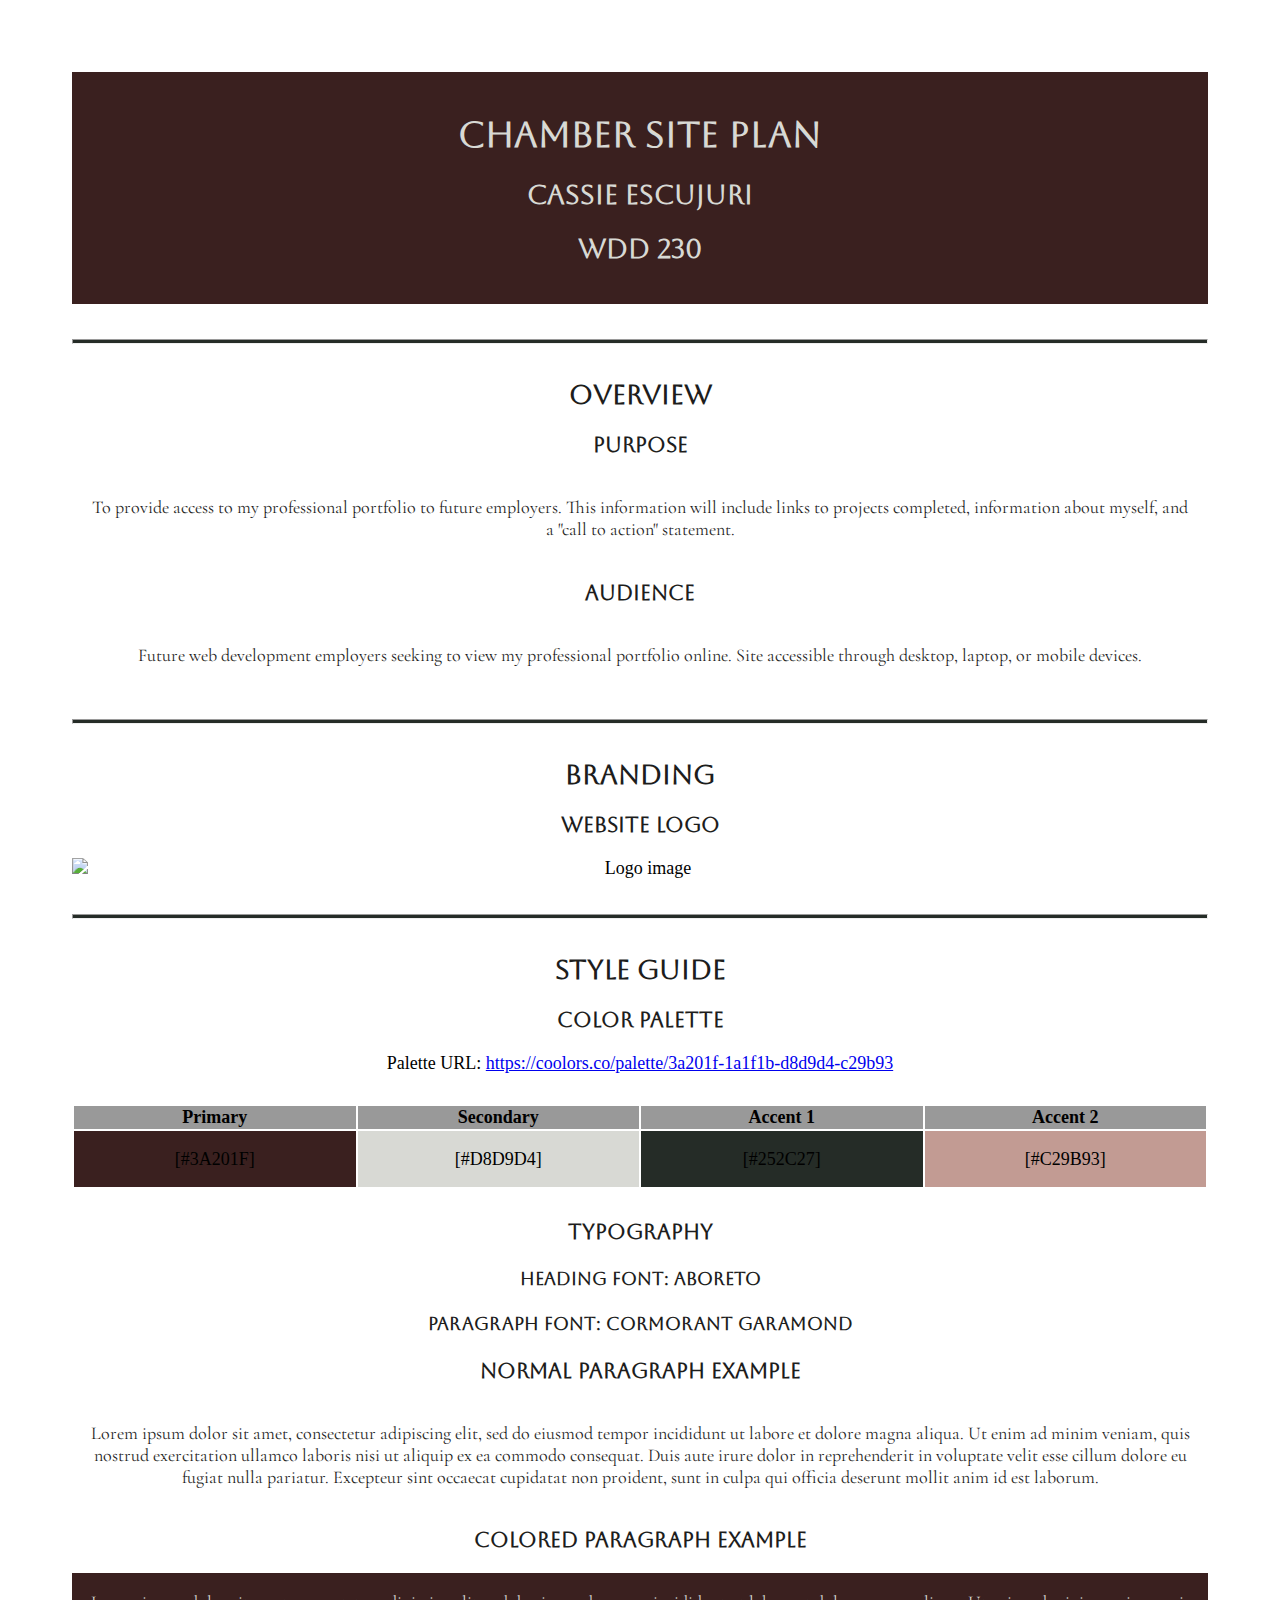
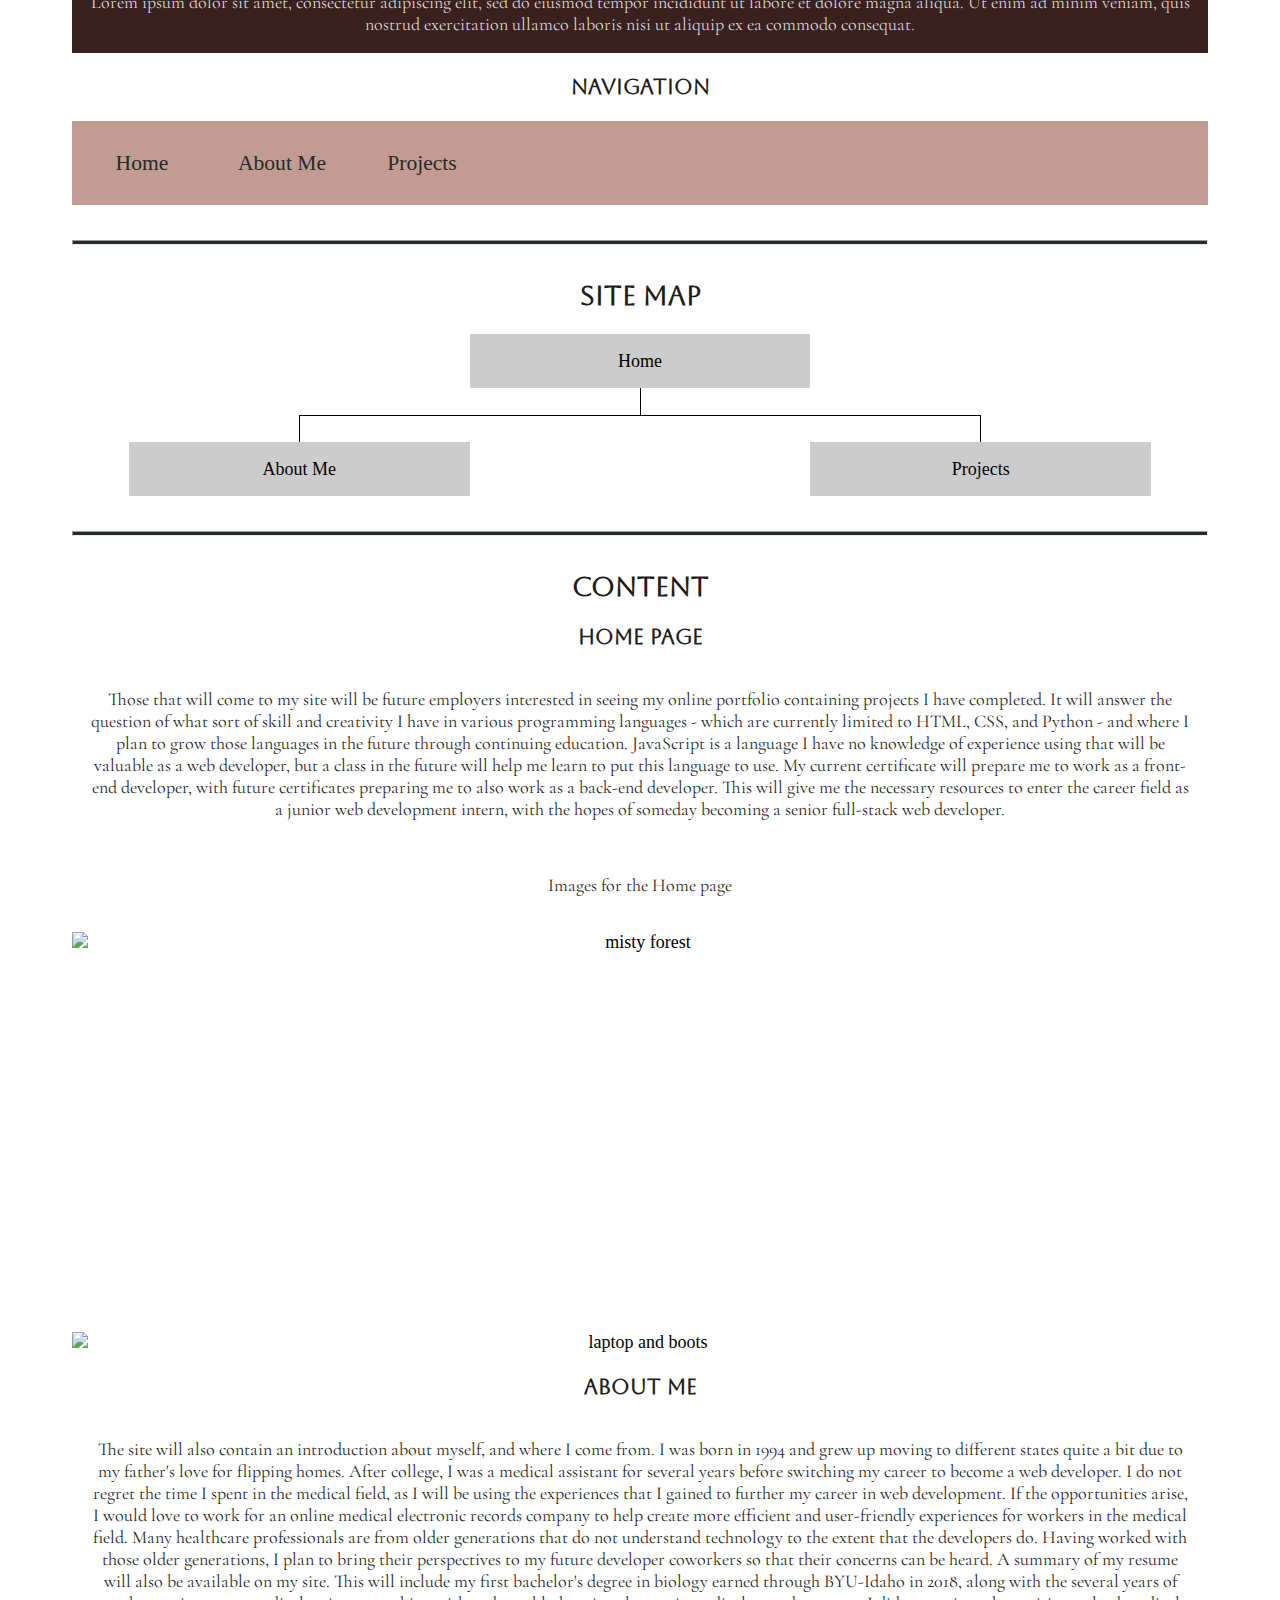
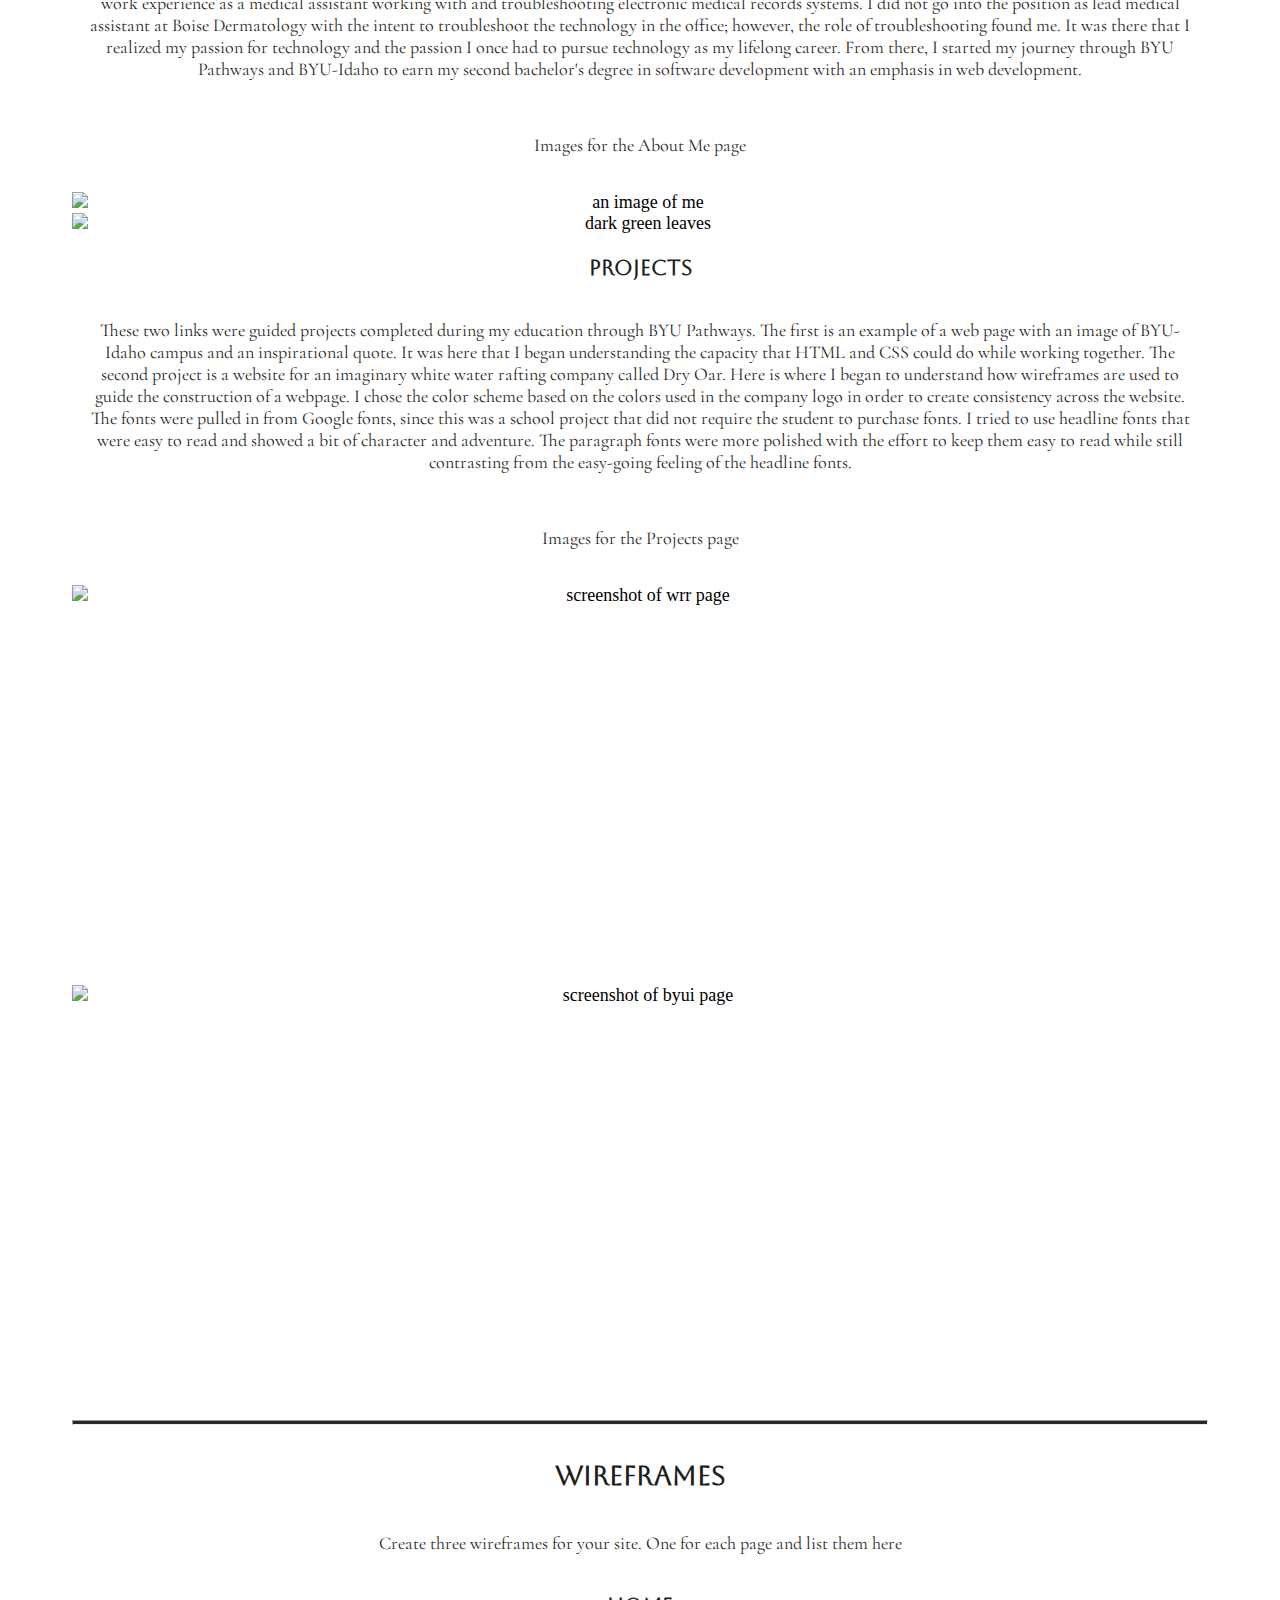
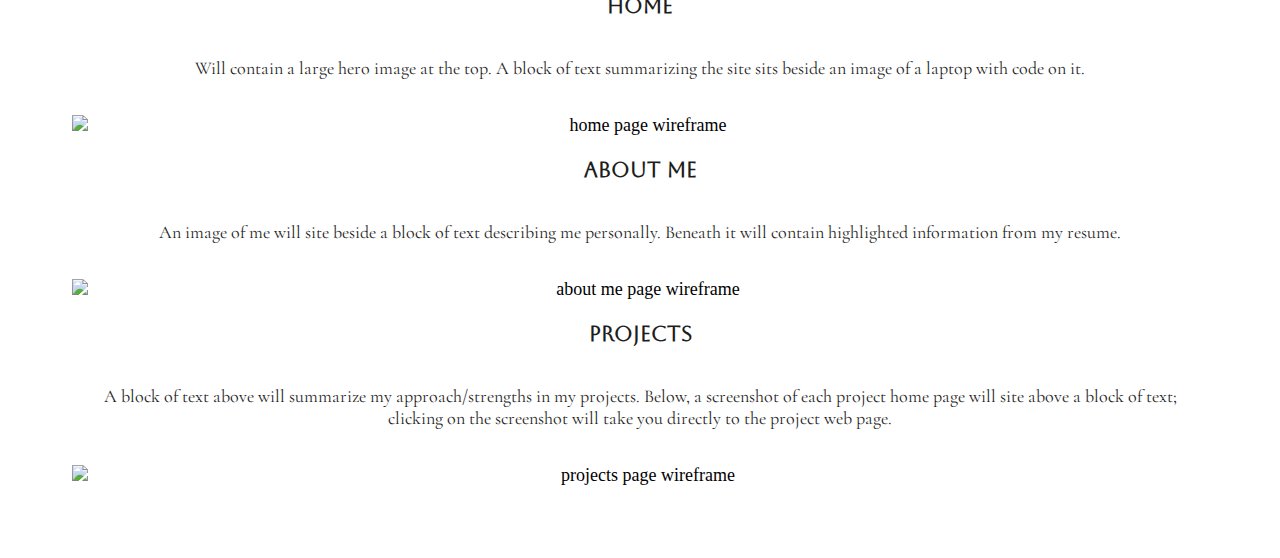
==== week01/chamber-site-plan.html @ 0017a4ec "design learning activity" ====
<!DOCTYPE html>
<html lang="en-us">
    
  <head>
    <meta charset="utf-8">
    <title>Chamber | Site Plan</title>
    <link type="text/css" rel="stylesheet" href="styles/site-plan.css">
  </head>

  <body>
    <header>
      <h1>Chamber Site Plan</h1>
      <h2>Cassie Escujuri</h2>
      <h2>WDD 230</h2>
    </header>
    <main>


      <hr>
      <h2>Overview</h2>
      <h3>Purpose</h3>
      <p>To provide access to my professional portfolio to future employers. This information will include links to projects completed, information about myself, and a "call to action" statement.</p> 


      <h3>Audience</h3>
      <p>Future web development employers seeking to view my professional portfolio online. Site accessible through desktop, laptop, or mobile devices.</p> 

      <hr>
      <h2>Branding</h2>
      <h3>Website Logo</h3>
     
      <img src="images/ce.png" alt="Logo image">
      <hr>
      <h2>
        Style Guide
      </h2>



      <h3>
        Color Palette
      </h3>
      
      Palette URL: <a href="https://coolors.co/palette/3a201f-1a1f1b-d8d9d4-c29b93" target="_blank">https://coolors.co/palette/3a201f-1a1f1b-d8d9d4-c29b93</a>


      <table class="colors">
        <tr><th>Primary</th><th>Secondary</th><th>Accent 1</th><th>Accent 2</th></tr>

        <tr><td class="primary">[#3A201F]</td><td class="secondary">[#D8D9D4]</td><td class="accent1">[#252C27]</td><td class="accent2">[#C29B93]</td></tr>
      </table>


      <h3>
        Typography
      </h3>

      <h4>
        Heading Font: Aboreto  
      </h4>
      <h4>
        Paragraph Font: Cormorant Garamond  
      </h4>
      <h3>
        Normal paragraph example
      </h3>
      <p>
        Lorem ipsum dolor sit amet, consectetur adipiscing elit, sed do eiusmod tempor incididunt ut labore et dolore magna aliqua. Ut enim ad minim veniam, quis nostrud exercitation ullamco laboris nisi ut aliquip ex ea commodo consequat. Duis aute irure dolor in reprehenderit in voluptate velit esse cillum dolore eu fugiat nulla pariatur. Excepteur sint occaecat cupidatat non proident, sunt in culpa qui officia deserunt mollit anim id est laborum.
      </p>
      <h3>
        Colored paragraph example
      </h3>
      <p class="colored">
        Lorem ipsum dolor sit amet, consectetur adipiscing elit, sed do eiusmod tempor incididunt ut labore et dolore magna aliqua. Ut enim ad minim veniam, quis nostrud exercitation ullamco laboris nisi ut aliquip ex ea commodo consequat. 
      </p>


      <h3>
        Navigation
      </h3>

      <nav>
        <a href="#">Home</a>
        <a href="#">About Me</a>
        <a href="#">Projects</a>
      </nav>
      <hr>
      <h2>
        Site Map
      </h2>
      <div class="sitemap">
        <div class="sm-home">
          Home
        </div>
        <div class="sm-page2">
          About Me
        </div>
        <div class="sm-page3">
          Projects
        </div>

        <div class="top">
          &nbsp;
        </div>
        <div class="left">
          &nbsp;
        </div>
        <div class="right">
          &nbsp;
        </div>

      </div>


      <hr>
      <h2>
        Content
      </h2>
      <h3>Home page</h3>
      <p>
        Those that will come to my site will be future employers interested in seeing my online portfolio containing projects I have completed. It will answer the question of what sort of skill and creativity I have in various programming languages - which are currently limited to HTML, CSS, and Python - and where I plan to grow those languages in the future through continuing education. JavaScript is a language I have no knowledge of experience using that will be valuable as a web developer, but a class in the future will help me learn to put this language to use. My current certificate will prepare me to work as a front-end developer, with future certificates preparing me to also work as a back-end developer. This will give me the necessary resources to enter the career field as a junior web development intern, with the hopes of someday becoming a senior full-stack web developer. 
      </p>
      <p>Images for the Home page</p>
        <img src="images/forest-hero.jpeg" alt="misty forest" height="400">
        <img src="images/laptop.png" alt="laptop and boots">

      </ul>
      <h3>About Me</h3>
      <p>
        The site will also contain an introduction about myself, and where I come from. I was born in 1994 and grew up moving to different states quite a bit due to my father's love for flipping homes. After college, I was a medical assistant for several years before switching my career to become a web developer. I do not regret the time I spent in the medical field, as I will be using the experiences that I gained to further my career in web development. If the opportunities arise, I would love to work for an online medical electronic records company to help create more efficient and user-friendly experiences for workers in the medical field. Many healthcare professionals are from older generations that do not understand technology to the extent that the developers do. Having worked with those older generations, I plan to bring their perspectives to my future developer coworkers so that their concerns can be heard. 
        A summary of my resume will also be available on my site. This will include my first bachelor's degree in biology earned through BYU-Idaho in 2018, along with the several years of work experience as a medical assistant working with and troubleshooting electronic medical records systems. I did not go into the position as lead medical assistant at Boise Dermatology with the intent to troubleshoot the technology in the office; however, the role of troubleshooting found me. It was there that I realized my passion for technology and the passion I once had to pursue technology as my lifelong career. From there, I started my journey through BYU Pathways and BYU-Idaho to earn my second bachelor's degree in software development with an emphasis in web development. 
      </p>
      <p>Images for the About Me page</p>
        <img src="images/me.jpg" alt="an image of me">
        <img src="images/leaves.png" alt="dark green leaves">

      </ul>
      <h3>Projects</h3>
      <p>
        These two links were guided projects completed during my education through BYU Pathways. The first is an example of a web page with an image of BYU-Idaho campus and an inspirational quote. It was here that I began understanding the capacity that HTML and CSS could do while working together. 
        The second project is a website for an imaginary white water rafting company called Dry Oar. Here is where I began to understand how wireframes are used to guide the construction of a webpage. I chose the color scheme based on the colors used in the company logo in order to create consistency across the website. The fonts were pulled in from Google fonts, since this was a school project that did not require the student to purchase fonts. I tried to use headline fonts that were easy to read and showed a bit of character and adventure. The paragraph fonts were more polished with the effort to keep them easy to read while still contrasting from the easy-going feeling of the headline fonts. 
      </p>
      <p>Images for the Projects page</p>
        <img src="images/wrr.png" alt="screenshot of wrr page" height="400">
        <img src="images/byui.png" alt="screenshot of byui page" height="400">

      </ul>
      <hr>
      <h2>
        Wireframes
      </h2>
      <p>
        Create three wireframes for your site. One for each page and list them here</p>

      <h3>Home</h3>
      <p>         
        Will contain a large hero image at the top. A block of text summarizing the site sits beside an image of a laptop with code on it. 
      </p>
      <img src="images/home_wireframe.png" alt="home page wireframe">

      <h3>About Me</h3>
      <p>         
        An image of me will site beside a block of text describing me personally. Beneath it will contain highlighted information from my resume.
      </p>
      <img src="images/about_me_wireframe.png" alt="about me page wireframe">

      <h3>Projects</h3>
      <p>         
        A block of text above will summarize my approach/strengths in my projects. Below, a screenshot of each project home page will site above a block of text; clicking on the screenshot will take you directly to the project web page. 
      </p>
      <img src="images/projects_wireframe.png" alt="projects page wireframe">
    </main>
  </body>

</html>
---- week01/styles/site-plan.css ----
/* if you are using any Google fonts change the font names below to your fonts. 
Any spaces in your font name should be replaced with a +. 
Fonts are separated by a | */
@import url('https://fonts.googleapis.com/css2?family=Aboreto&family=Cormorant+Garamond:wght@700&display=swap');

:root {
  /* change the values below to your colors from your palette */
  --primary-color: #3A201F   ;
  --secondary-color: #D8D9D4 ;
  --accent1-color: #252C27;
  --accent2-color: #C29B93;

  /* change the values below to your chosen font(s) */
  --heading-font: "Aboreto";
  --paragraph-font: "Cormorant Garamond", Helvetica, sans-serif;

  /* these colors below should be chosen from among your palette colors above */
  --headline-color-on-white: #1D1D1C;  /* headlines on a white background */ 
  --headline-color-on-color: #D8D9D4; /* headlines on a colored background */ 
  --paragraph-color-on-white: #1D1D1C; /* paragraph text on a white background */ 
  --paragraph-color-on-color: #D8D9D4; /* paragraph text on a colored background */ 
  --paragraph-background-color: #3A201F   ;
  --nav-link-color: #252C27;
  --nav-background-color: #C29B93;
  --nav-hover-link-color: #D8D9D4;
  --nav-hover-background-color: #252C27;
}


/*  Look around below...but DON'T CHANGE ANYTHING! */

body {
  max-width: 1200px;
  margin: 0 auto;
  padding: 4em;
  font-size: 18px;
  text-align: center;
}
img {
  display: block;
  margin: 0 auto;
}
h1, h2, h3, h4, h5, h6 {
  font-family: var(--heading-font);
  color: var(--headline-color-on-white);
}
h2 {
  text-align: center;
}
hr {
  height: 3px;
  margin: 35px 0;
  background: var(--accent1-color);
}
header {
  padding: 1em;
  text-align: center;
  color: var(--headline-color-on-color);
  background-color: var(--paragraph-background-color);
}
header > h1, header > h2 {
  color: var(--headline-color-on-color);
}

p {
  font-family: var(--paragraph-font);
  color: var(--paragraph-color-on-white);
  padding: 1em;
}
.colors {
  width: 100%;
  min-width: 350px;
  margin: 30px auto;
  text-align: center;
}
.colors th {
  background-color: #999;
}
.colors td{
  width: 25%;
  height: 3em;
}

.primary {
  background-color: var(--primary-color);
}
.secondary {
  background-color: var(--secondary-color);
}
.accent1 {
  background-color: var(--accent1-color);
}
.accent2{
  background-color: var(--accent2-color);
}

p.colored {
  background-color: var(--paragraph-background-color);
  color: var(--paragraph-color-on-color);
}

nav {
  background-color: var(--nav-background-color);
  line-height: 3em;
  text-align: center;
  font-size: 1.2em;
}
nav  {
  list-style-type: none;
  display: flex;

}
nav a {
  padding:1em;
  min-width: 120px;
  text-decoration: none;
  padding: 10px;

}
nav a:link, nav a:visited {
  color: var(--nav-link-color);
}
nav a:hover {
  color: var(--nav-hover-link-color);
  background-color: var(--nav-hover-background-color);
}

.sitemap {
  display: grid;
  justify-content: center;

  grid-template-columns: repeat(6, 15%);
  grid-template-rows: 3em 1.5em 1.5em 3em;
  grid-template-areas: ". . home home . ."
    ". . . top . ."
    ". left left right right ."
    "page2 page2 . . page3 page3";
}
.sitemap > div {

  text-align: center;

}
.sm-home {
  grid-area: home;
  background-color: #ccc;
  line-height: 3em;
}
.sm-page2 {
  grid-area: page2;
  background-color: #ccc;
  line-height: 3em;
}
.sm-page3 {
  grid-area: page3;
  background-color: #ccc;
  line-height: 3em;
}

.top {
  grid-area: top;
  border-left: 1px solid;
}

.left {
  grid-area: left;
  border-top: 1px solid;
  border-left: 1px solid;
}

.right {
  grid-area: right;
  border-top: 1px solid;
  border-right: 1px solid;
}
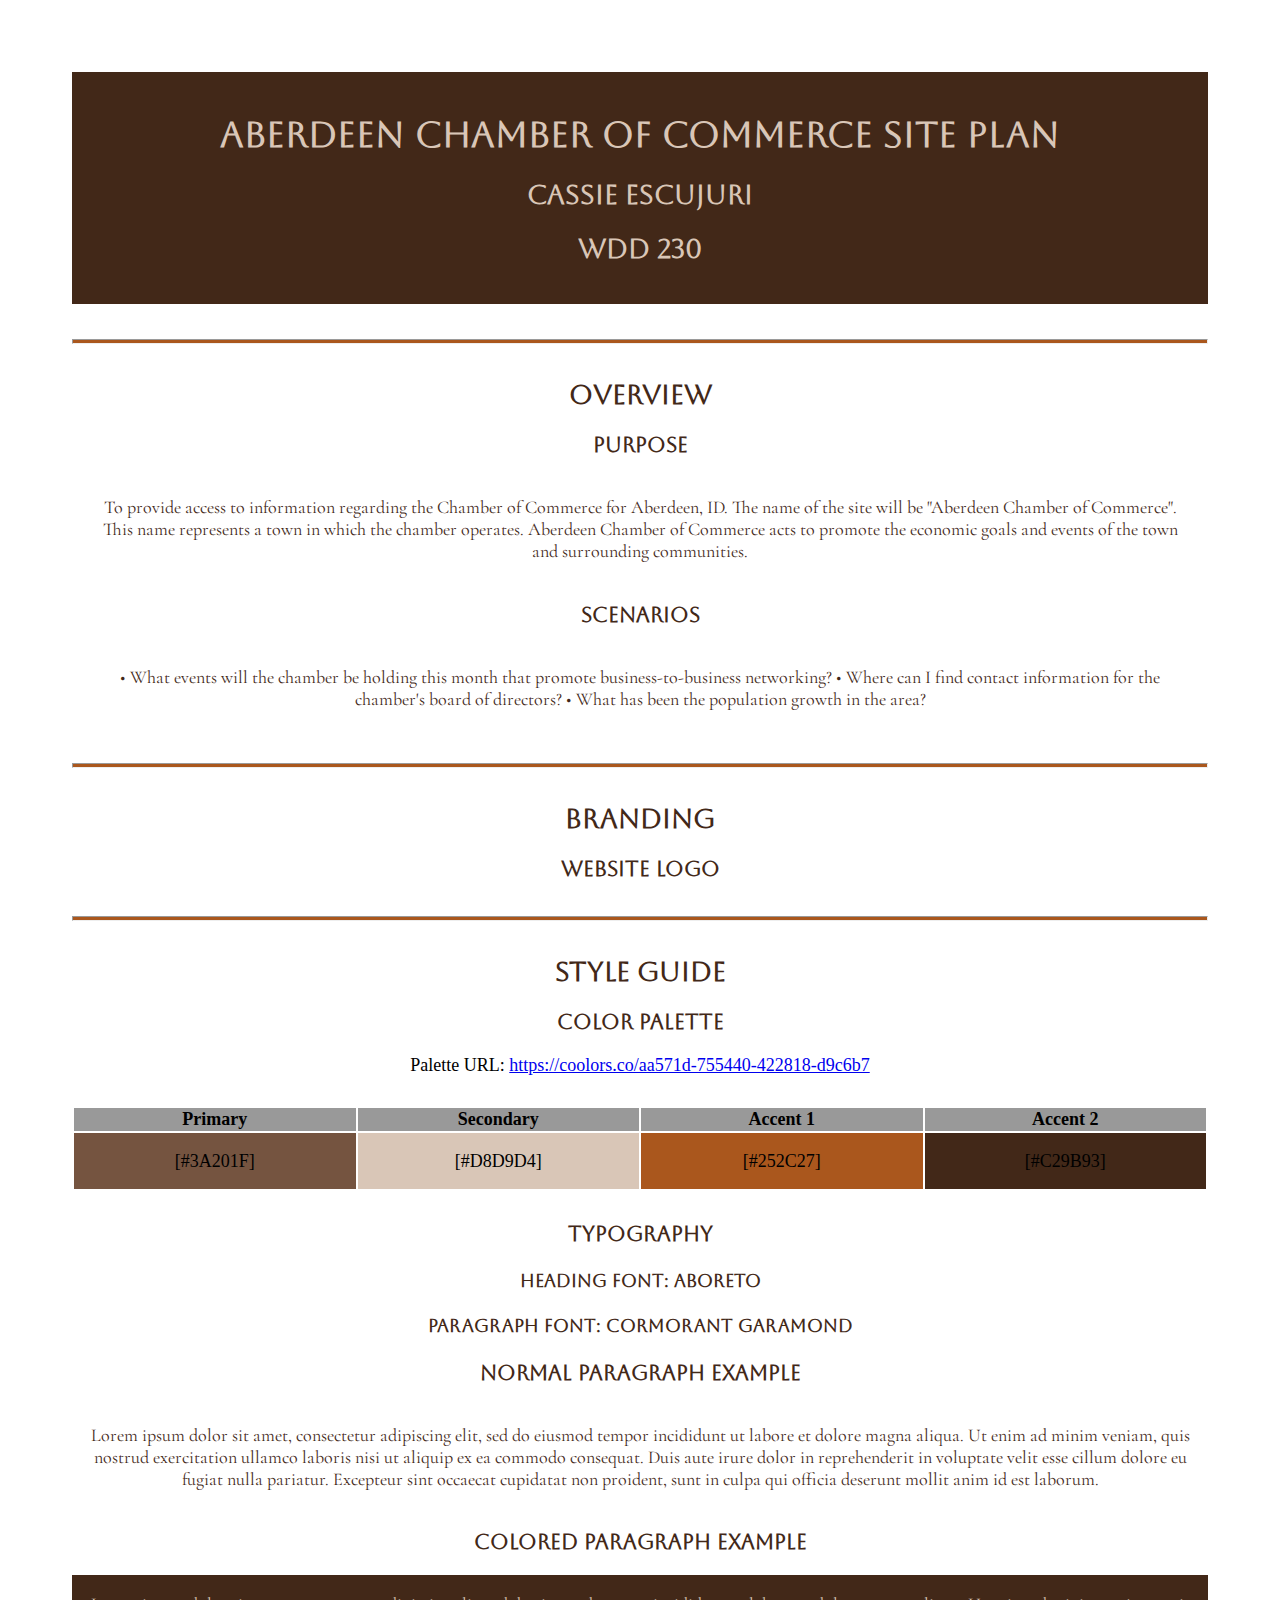
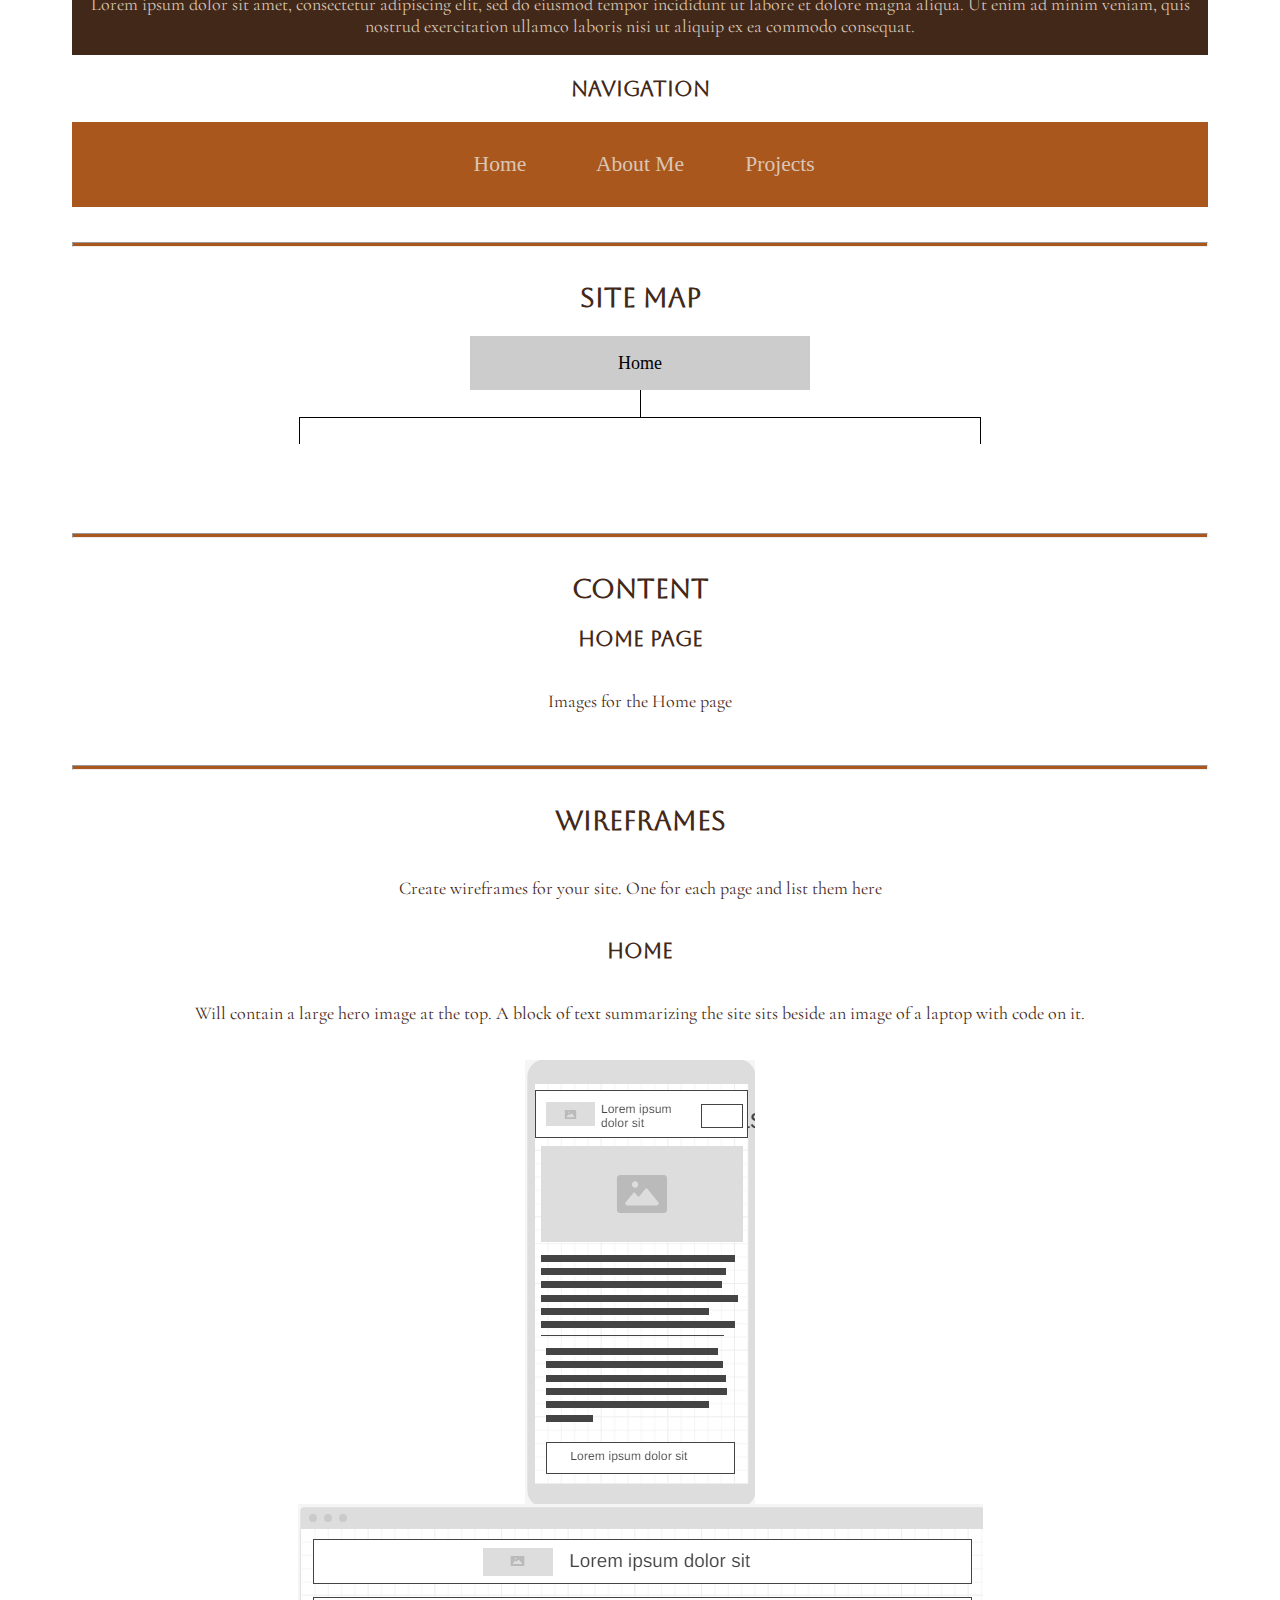
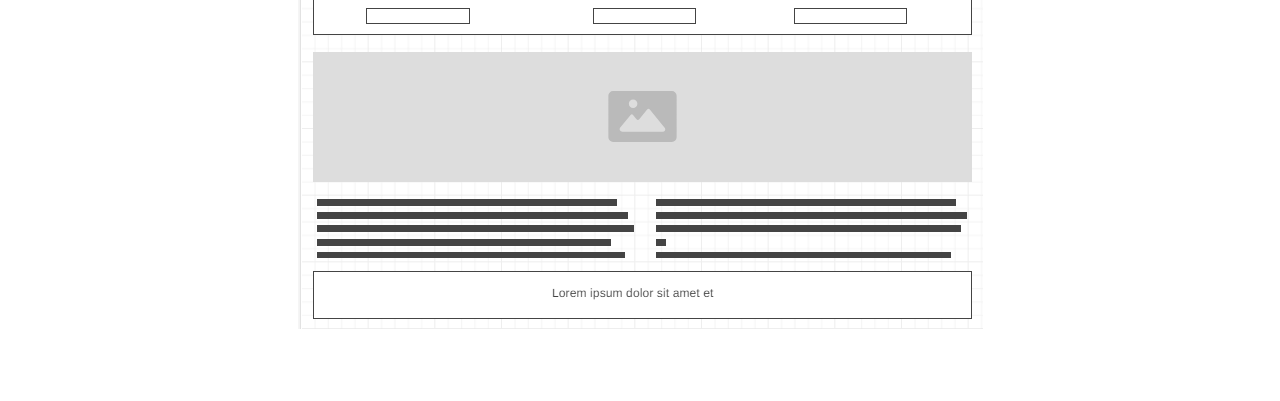
==== commit 6855208e: "chamber site plan" ====
--- a/week01/chamber-site-plan.html
+++ b/week01/chamber-site-plan.html
@@ -1,15 +1,18 @@
 <!DOCTYPE html>
-<html lang="en-us">
+<html lang="en-us"> 
     
   <head>
-    <meta charset="utf-8">
+    <meta charset="UTF-8">
+    <meta name="viewport" content="width=device-width,initial-scale=1.0">
+    <meta name="description" content="description">
+    <meta name="author" content="Cassie Escujuri">
     <title>Chamber | Site Plan</title>
     <link type="text/css" rel="stylesheet" href="styles/site-plan.css">
   </head>
 
   <body>
     <header>
-      <h1>Chamber Site Plan</h1>
+      <h1>Aberdeen Chamber of Commerce Site Plan</h1>
       <h2>Cassie Escujuri</h2>
       <h2>WDD 230</h2>
     </header>
@@ -19,17 +22,19 @@
       <hr>
       <h2>Overview</h2>
       <h3>Purpose</h3>
-      <p>To provide access to my professional portfolio to future employers. This information will include links to projects completed, information about myself, and a "call to action" statement.</p> 
+      <p>To provide access to information regarding the Chamber of Commerce for Aberdeen, ID. The name of the site will be "Aberdeen Chamber of Commerce". This name represents a town in which the chamber operates. Aberdeen Chamber of Commerce acts to promote the economic goals and events of the town and surrounding communities.</p> 
 
 
-      <h3>Audience</h3>
-      <p>Future web development employers seeking to view my professional portfolio online. Site accessible through desktop, laptop, or mobile devices.</p> 
+      <h3>Scenarios</h3>
+      <p>• What events will the chamber be holding this month that promote business-to-business networking?
+        • Where can I find contact information for the chamber's board of directors?
+        • What has been the population growth in the area?</p> 
 
       <hr>
       <h2>Branding</h2>
       <h3>Website Logo</h3>
      
-      <img src="images/ce.png" alt="Logo image">
+      <!-- <img src="images/ce.png" alt="Logo image"> -->
       <hr>
       <h2>
         Style Guide
@@ -41,7 +46,7 @@
         Color Palette
       </h3>
       
-      Palette URL: <a href="https://coolors.co/palette/3a201f-1a1f1b-d8d9d4-c29b93" target="_blank">https://coolors.co/palette/3a201f-1a1f1b-d8d9d4-c29b93</a>
+      Palette URL: <a href="https://coolors.co/palette/3a201f-1a1f1b-d8d9d4-c29b93" target="_blank">https://coolors.co/aa571d-755440-422818-d9c6b7</a>
 
 
       <table class="colors">
@@ -92,12 +97,12 @@
         <div class="sm-home">
           Home
         </div>
-        <div class="sm-page2">
-          About Me
+        <!-- <div class="sm-page2">
+          Site Plan
         </div>
         <div class="sm-page3">
           Projects
-        </div>
+        </div> -->
 
         <div class="top">
           &nbsp;
@@ -117,14 +122,14 @@
         Content
       </h2>
       <h3>Home page</h3>
-      <p>
+      <!-- <p>
         Those that will come to my site will be future employers interested in seeing my online portfolio containing projects I have completed. It will answer the question of what sort of skill and creativity I have in various programming languages - which are currently limited to HTML, CSS, and Python - and where I plan to grow those languages in the future through continuing education. JavaScript is a language I have no knowledge of experience using that will be valuable as a web developer, but a class in the future will help me learn to put this language to use. My current certificate will prepare me to work as a front-end developer, with future certificates preparing me to also work as a back-end developer. This will give me the necessary resources to enter the career field as a junior web development intern, with the hopes of someday becoming a senior full-stack web developer. 
-      </p>
+      </p> -->
       <p>Images for the Home page</p>
-        <img src="images/forest-hero.jpeg" alt="misty forest" height="400">
-        <img src="images/laptop.png" alt="laptop and boots">
+        <!-- <img src="images/forest-hero.jpeg" alt="misty forest" height="400">
+        <img src="images/laptop.png" alt="laptop and boots"> -->
 
-      </ul>
+      <!-- </ul>
       <h3>About Me</h3>
       <p>
         The site will also contain an introduction about myself, and where I come from. I was born in 1994 and grew up moving to different states quite a bit due to my father's love for flipping homes. After college, I was a medical assistant for several years before switching my career to become a web developer. I do not regret the time I spent in the medical field, as I will be using the experiences that I gained to further my career in web development. If the opportunities arise, I would love to work for an online medical electronic records company to help create more efficient and user-friendly experiences for workers in the medical field. Many healthcare professionals are from older generations that do not understand technology to the extent that the developers do. Having worked with those older generations, I plan to bring their perspectives to my future developer coworkers so that their concerns can be heard. 
@@ -142,7 +147,7 @@
       </p>
       <p>Images for the Projects page</p>
         <img src="images/wrr.png" alt="screenshot of wrr page" height="400">
-        <img src="images/byui.png" alt="screenshot of byui page" height="400">
+        <img src="images/byui.png" alt="screenshot of byui page" height="400"> -->
 
       </ul>
       <hr>
@@ -150,15 +155,16 @@
         Wireframes
       </h2>
       <p>
-        Create three wireframes for your site. One for each page and list them here</p>
+        Create wireframes for your site. One for each page and list them here</p>
 
       <h3>Home</h3>
       <p>         
         Will contain a large hero image at the top. A block of text summarizing the site sits beside an image of a laptop with code on it. 
       </p>
-      <img src="images/home_wireframe.png" alt="home page wireframe">
+      <img src="images/wireframe.png" alt="home page wireframe">
+      <img src="images/wireframe-large.png" alt="home page wireframe">
 
-      <h3>About Me</h3>
+      <!-- <h3>About Me</h3>
       <p>         
         An image of me will site beside a block of text describing me personally. Beneath it will contain highlighted information from my resume.
       </p>
@@ -168,7 +174,7 @@
       <p>         
         A block of text above will summarize my approach/strengths in my projects. Below, a screenshot of each project home page will site above a block of text; clicking on the screenshot will take you directly to the project web page. 
       </p>
-      <img src="images/projects_wireframe.png" alt="projects page wireframe">
+      <img src="images/projects_wireframe.png" alt="projects page wireframe"> -->
     </main>
   </body>
 
--- a/week01/styles/site-plan.css
+++ b/week01/styles/site-plan.css
@@ -5,25 +5,25 @@
 
 :root {
   /* change the values below to your colors from your palette */
-  --primary-color: #3A201F   ;
-  --secondary-color: #D8D9D4 ;
-  --accent1-color: #252C27;
-  --accent2-color: #C29B93;
+  --primary-color: #755440;
+  --secondary-color: #D9C6B7;
+  --accent1-color: #AA571D;
+  --accent2-color: #422818;
 
   /* change the values below to your chosen font(s) */
   --heading-font: "Aboreto";
   --paragraph-font: "Cormorant Garamond", Helvetica, sans-serif;
 
   /* these colors below should be chosen from among your palette colors above */
-  --headline-color-on-white: #1D1D1C;  /* headlines on a white background */ 
-  --headline-color-on-color: #D8D9D4; /* headlines on a colored background */ 
-  --paragraph-color-on-white: #1D1D1C; /* paragraph text on a white background */ 
-  --paragraph-color-on-color: #D8D9D4; /* paragraph text on a colored background */ 
-  --paragraph-background-color: #3A201F   ;
-  --nav-link-color: #252C27;
-  --nav-background-color: #C29B93;
-  --nav-hover-link-color: #D8D9D4;
-  --nav-hover-background-color: #252C27;
+  --headline-color-on-white: #422818;  /* headlines on a white background */ 
+  --headline-color-on-color: #D9C6B7; /* headlines on a colored background */ 
+  --paragraph-color-on-white: #422818; /* paragraph text on a white background */ 
+  --paragraph-color-on-color: #D9C6B7; /* paragraph text on a colored background */ 
+  --paragraph-background-color: #422818   ;
+  --nav-link-color: #D9C6B7;
+  --nav-background-color: #AA571D;
+  --nav-hover-link-color: #D9C6B7;
+  --nav-hover-background-color: #755440;
 }
 
 
@@ -103,13 +103,12 @@
   background-color: var(--nav-background-color);
   line-height: 3em;
   text-align: center;
+  justify-content: center;
   font-size: 1.2em;
-}
-nav  {
   list-style-type: none;
   display: flex;
+}
 
-}
 nav a {
   padding:1em;
   min-width: 120px;
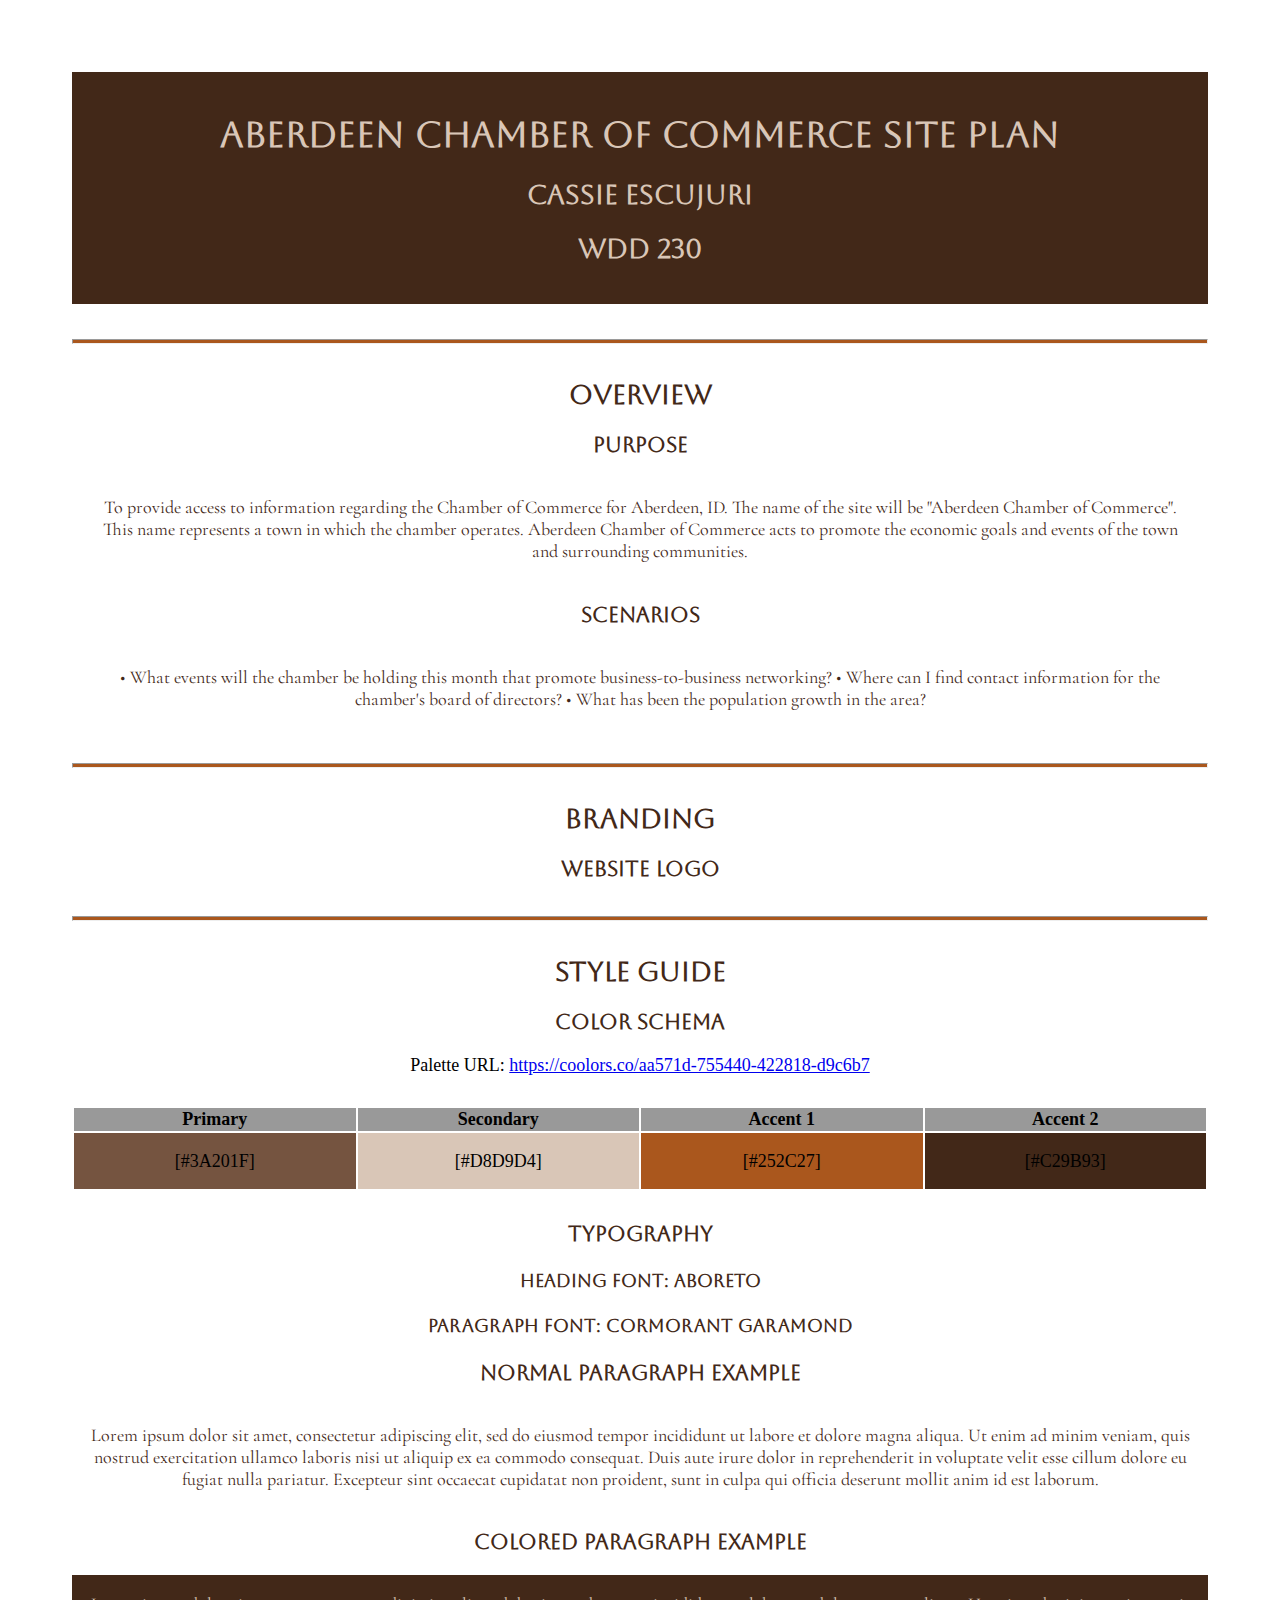
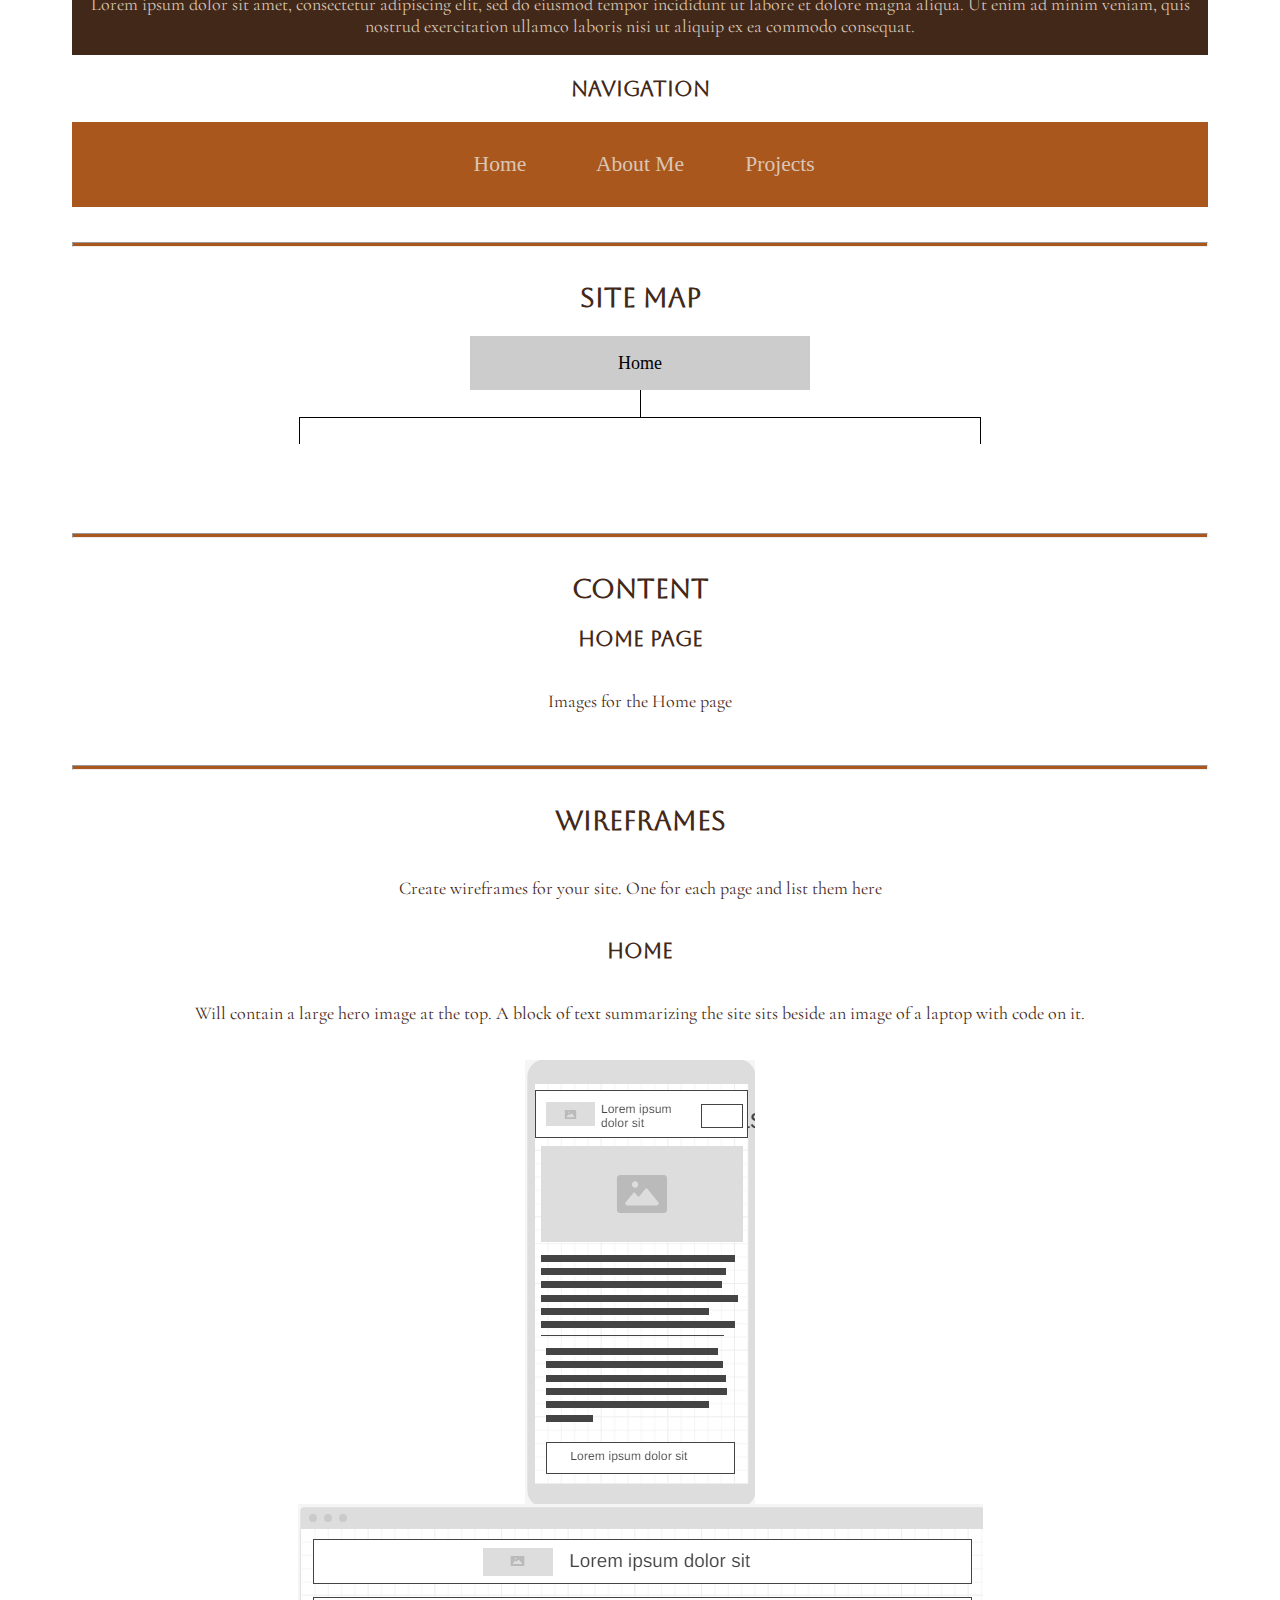
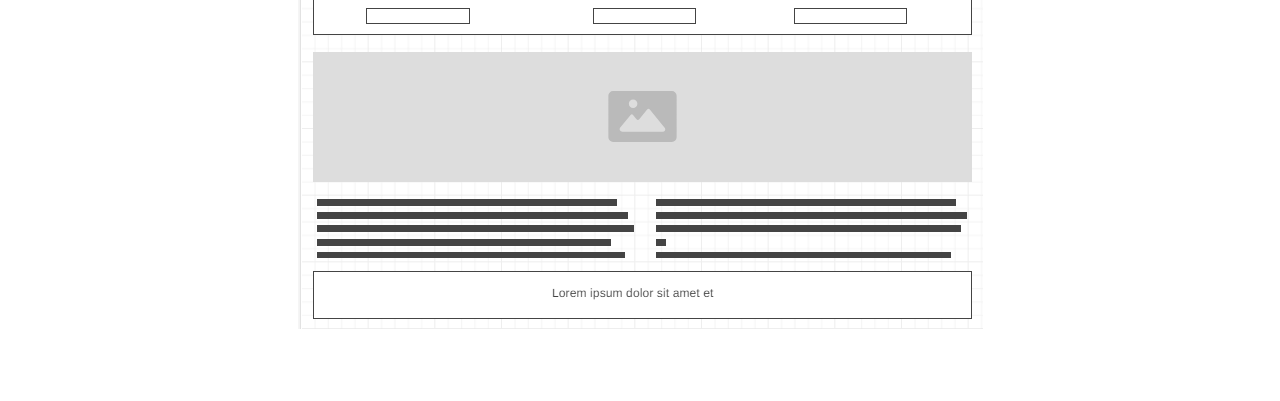
==== commit 51f958c1: "fix spelling" ====
--- a/week01/chamber-site-plan.html
+++ b/week01/chamber-site-plan.html
@@ -43,7 +43,7 @@
 
 
       <h3>
-        Color Palette
+        Color Schema
       </h3>
       
       Palette URL: <a href="https://coolors.co/palette/3a201f-1a1f1b-d8d9d4-c29b93" target="_blank">https://coolors.co/aa571d-755440-422818-d9c6b7</a>
